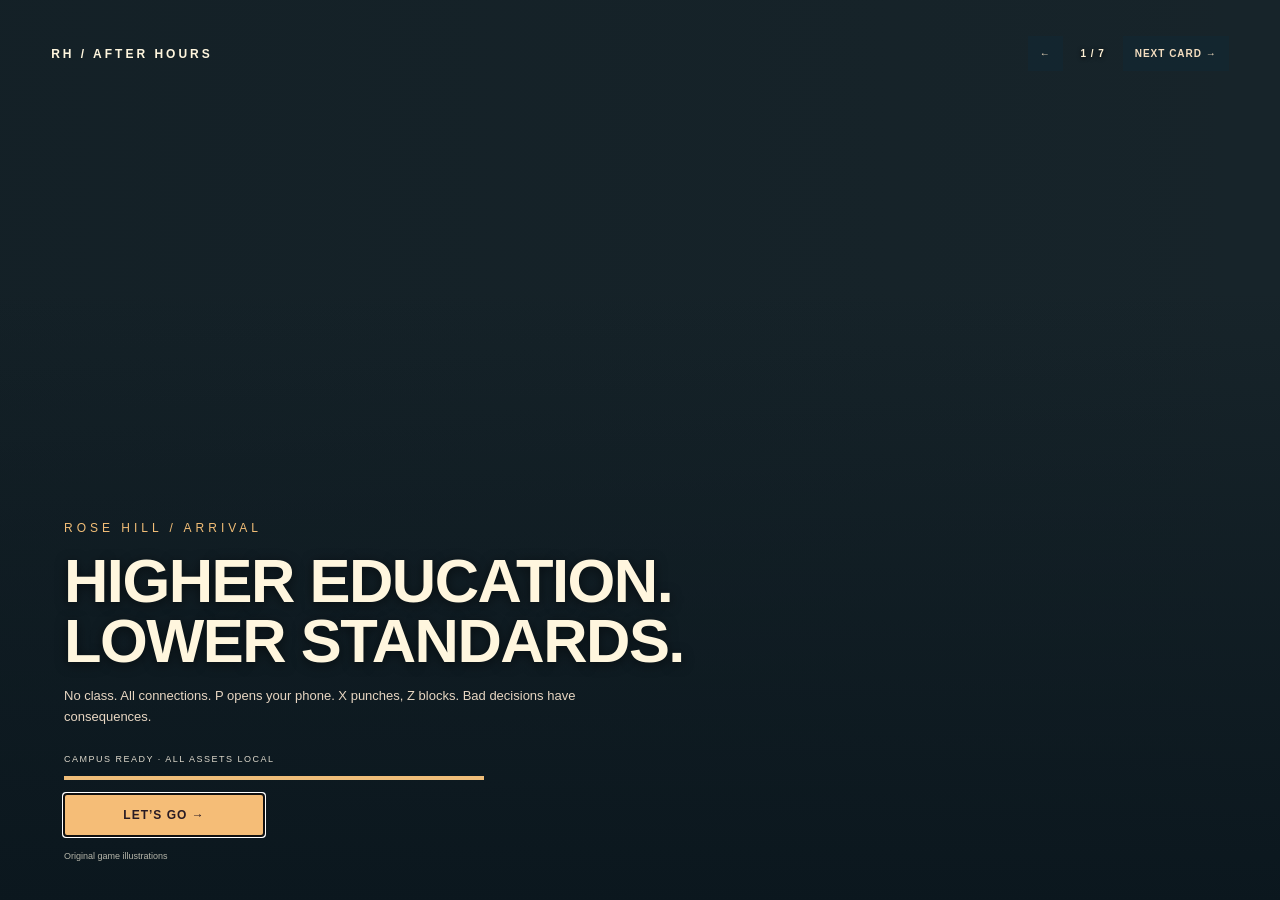
==== index.html @ d28700c1 "Add Rose Hill classroom release" ====
<!doctype html>
<html lang="en"><head><meta charset="utf-8"><meta name="viewport" content="width=device-width,initial-scale=1"><title>Rose Hill: Bad Decisions</title><link rel="stylesheet" href="style.css?v=24.2"></head>
<body><canvas id="game" aria-label="3D campus game"></canvas><div id="hud"><div class="brand">RH<span>AFTER HOURS / ROSE HILL / 24</span></div><div class="stats"><div>CHAOS<b id="score">0</b></div><div>TRUST<b id="timer">0</b></div><div>CAMPUS BUZZ<b id="best">0</b></div></div></div><div id="heatbox"><div id="wanted">☆☆☆☆☆</div><span id="status">KEEP IT QUESTIONABLE</span><div id="heat"><i></i></div></div><div id="dispatch" role="status"></div><nav id="hud-actions" aria-label="Campus menus"><button id="journal-toggle">CONTACTS & JOURNAL [B]</button><button id="activity-toggle">QUICK JOBS [J]</button><button id="wardrobe-toggle">PLAYER STYLE [U]</button><button id="social-toggle">INTERACTION WHEEL [TAB]</button><button id="help-toggle">CONTROLS [C]</button><button id="phone-toggle">RAMPULSE PHONE [P]</button></nav><aside id="help-panel" hidden><b>COMPUTER CONTROLS</b><p>WASD move · Mouse or arrows look<br>E talk / use · F enter / exit vehicle<br>X / click punch · Z / right mouse block<br>Q throws a cup · Space jumps / brakes<br>V switches third / first person<br>Scroll wheel zooms the follow camera<br>B contacts & journal · J quick jobs<br>Shift boosts the vehicle · M sound effects · N radio<br>U customize your player · Tab social wheel<br>G dance / stop · T greet · P phone</p><small>IN A VEHICLE: W/S gas & reverse, A/D steer. Space brakes.</small></aside><aside id="activity-card" hidden><div><b id="activity-title"></b><strong id="activity-time"></strong></div><p id="activity-progress"></p><small id="activity-detail"></small></aside><div id="boost-meter" hidden><span id="boost-label">SHIFT · BOOST</span><div><i id="boost-fill"></i></div></div><div id="job-stamp" hidden><b>JOB PASSED</b><span>ROSE HILL / AFTER HOURS</span></div><div id="crowd-reaction" role="status"></div><div id="district-banner" aria-live="polite" hidden><small>ROSE HILL / AFTER HOURS</small><b id="district-name"></b></div><div id="direction"></div><div id="waypoint"></div><div id="mission"></div><div id="vehicle"></div><div id="player-tag"></div><div id="crosshair">+</div><div id="cinematic-vignette"></div><div id="damage-flash"></div><aside id="combat-vitals" hidden><div class="vitals-label"><b id="health-value">100</b><span>HEALTH / COMPOSURE</span><strong id="life-cash">$60</strong></div><div class="vital-track"><i id="health-fill"></i></div><div class="vital-track stamina"><i id="stamina-fill"></i></div><small id="combat-hint">X PUNCH · Z BLOCK</small></aside><aside id="target-card" hidden><b id="target-name"></b><span id="target-state"></span><div><i id="target-fill"></i></div></aside><div id="combat-stamp" hidden><b>OUT OF ACTION</b><span>YOUR EGO WILL RECOVER. YOUR GROUP CHAT WILL NOT.</span></div><div id="phone-notice" role="status" hidden></div><div id="toast" role="status"></div><div id="prompt"></div><div id="bottom"><span>WASD MOVE · E INTERACT · F VEHICLE · J JOBS · P PHONE</span><span>FICTIONAL CAMPUS PARTY / EXTERIORS ONLY</span></div><canvas id="map" width="230" height="230" aria-label="Campus minimap"></canvas><div id="overlay"><section><div class="eyebrow">ROSE HILL / AFTER HOURS</div><h1>BAD<br><em>DECISIONS.</em></h1><p id="intro">No class. All connections. A very expensive education in bad decisions.</p><div class="rules"><p><b>01 / A CAMPUS SANDBOX</b> Roam Eddie’s, McShane, the gym and the new walk to Duane Library. Borrow the cart or take a rich kid’s supercar. Trade favors, get into dumb scuffles, and shake security. Your reputation has consequences. Your evening, your call.</p><p><b>02 / QUICK JOBS [J]</b> Run coffee, race the cart, take the supercar, or turn a disastrous alumni email into a show at Eddie’s. The gold dollar sign on Eddie’s starts Last Call.</p><p><b>03 / FRIENDS & CONSEQUENCES [B]</b> Jules needs a ride, Maya’s presentation is a mess and Dev’s Ram Van group is missing a friend. Elliot also needs a stolen startup deck. Buy it back, roast his rival, or settle it with your fists. Four optional stories, different consequences.</p></div><label class="mode-label" for="difficulty">DIFFICULTY</label><select id="difficulty"><option value="easy">Chill · easy driving & relaxed security</option><option value="standard">Original · tougher security</option></select><select id="mode" hidden><option value="freeroam">Open campus · no timer</option></select><div class="menu-actions"><button id="start">EXPLORE ROSE HILL ↗</button><button id="customize-start">CREATE YOUR CHARACTER</button><button id="art-gallery">LOADING ART GALLERY</button></div><small id="renderer-status">Loading 3D campus…</small><small>WASD to move · X/click punch · Z block · Q throw · P phone · F enter/exit vehicle · Space to jump/brake · B stories · J quick jobs · Shift vehicle boost · M sound effects · N radio · V camera · I/K look up/down · Esc pause<br>Original 3D landmark models; campus distances compressed for play. All characters are fictional adult students. Shuttle plans are fictional.</small></section></div><section id="phone-panel" hidden role="dialog" aria-modal="true" aria-labelledby="phone-heading"><header class="phone-top"><span id="phone-time">GOLDEN HOUR</span><button id="phone-close">CLOSE · P / ESC</button></header><div class="phone-brand"><small>ALL FICTION. ALL YOUR PROBLEMS.</small><h2 id="phone-heading">ram<span>pulse</span>.</h2><div><span>LIQUIDITY</span><b id="phone-balance">$60</b></div></div><div class="phone-apps"><button id="phone-story">HOSTILE TAKEOVER</button><button id="phone-coffee">COFFEE · $8</button></div><div class="phone-weather"><span>CAMPUS LIGHTING</span><button id="time-day">DAY</button><button id="time-sunset">SUNSET</button><button id="time-night">AFTER HOURS</button></div><h3>THE GROUP CHAT</h3><div id="phone-feed"></div><footer>Fictional campus feed. No real messages are sent. Cash resets with a new evening.</footer></section><section id="social-panel" hidden role="dialog" aria-modal="true" aria-labelledby="social-heading"><div class="social-header"><small>ROSE HILL / FREE ROAM</small><h2 id="social-heading">MAKE AN IMPRESSION.</h2><p>Pick a move. Nearby students react. Moving cancels your pose.</p></div><div class="social-actions"><button data-action="wave"><span>01 / FRIENDLY</span><b>WHAT’S UP?</b><small>Wave to someone nearby.</small></button><button data-action="roast"><span>02 / QUESTIONABLE</span><b>TALK SOME SHIT</b><small>Trade a roast. May draw security.</small></button><button data-action="dance"><span>03 / ZERO SHAME</span><b>START DANCING</b><small>Get nearby students moving.</small></button><button data-action="pose"><span>04 / PERSONAL BRAND</span><b>STRIKE A POSE</b><small>A very unnecessary selfie pose.</small></button></div><button id="social-close">BACK TO CAMPUS · TAB / ESC</button></section><section id="activity-panel" class="story-panel" hidden role="dialog" aria-modal="true" aria-labelledby="activity-heading"><h2 id="activity-heading">AFTER HOURS · QUICK JOBS</h2><p>Pick a short challenge, earn chaos and beat your best time. Story favors add extra time. Cancel at any time; free roam and stories stay available.</p><div id="activity-list"></div><button id="activity-close">Back to campus · J / Esc</button></section><section id="dialogue" class="story-panel" hidden role="dialog" aria-modal="true" aria-labelledby="dialogue-title"><h2 id="dialogue-title"></h2><p id="dialogue-text"></p><div id="dialogue-choices"></div><button id="dialogue-close">Leave conversation · Esc</button></section><section id="journal" class="story-panel" hidden role="dialog" aria-modal="true" aria-labelledby="journal-title"><h2 id="journal-title">Your campus evening</h2><p id="journal-stats"></p><div id="journal-list"></div><button id="journal-close">Back to roaming · B</button></section><section id="style-screen" hidden role="dialog" aria-modal="true" aria-labelledby="style-heading">
 <div class="style-heading"><div><span class="eyebrow">ROSE HILL / CHARACTER CREATOR</span><h2 id="style-heading">WHO’S CAUSING<br><em>THE PROBLEM?</em></h2></div><button id="style-cancel">BACK / ESC</button></div>
 <div class="style-layout"><div class="style-stage"><span class="style-file">STUDENT FILE / <b id="style-number">01</b></span><canvas id="style-preview" aria-label="Live 3D character preview"></canvas><div class="turntable"><button id="style-left" aria-label="Rotate character left">↶</button><button id="style-zoom" type="button">FACE VIEW</button><button id="style-right" aria-label="Rotate character right">↷</button></div><div class="style-bio"><b id="style-persona"></b><p id="style-description"></p><small>Fictional adult students. Style choices are cosmetic.</small></div></div>
 <form id="style-form"><div id="style-presets" aria-label="Character presets"></div><label class="style-wide">NAME / CAMPUS ALIAS<input id="style-name" maxlength="18" autocomplete="off" spellcheck="false"></label><div class="style-fields"><label>CHARACTER<select id="style-gender" aria-label="Character"><option value="male">Male</option><option value="female">Female</option></select></label>
 <label>OUTFIT<select id="style-outfit"><option value="vest">Finance vest</option><option value="blazer">Prep blazer</option><option value="hoodie">Campus hoodie</option><option value="rugby">Rugby shirt</option><option value="cardigan">Contrast-trim cardigan</option><option value="moto">Moto jacket</option><option value="track">Varsity warmup</option></select></label>
 <label>BUILD<select id="style-build"><option value="slim">Slim</option><option value="regular">Regular</option><option value="broad">Broad</option></select></label>
 <label>SKIN TONE<select id="style-skin"><option value="#e2b698">Light warm</option><option value="#d3a17e">Warm tan</option><option value="#ae7654">Medium warm</option><option value="#80513b">Deep warm</option><option value="#603f30">Deep brown</option></select></label>
 <label>HAIR<select id="style-hair"><option value="swept">Side part</option><option value="short">Short crop</option><option value="curls">Curls</option><option value="long">Long / tied back</option><option value="shaved">Close shaved</option><option value="bob">Chin-length bob</option><option value="ponytail">High ponytail</option><option value="braids">Two braids</option><option value="halfup">Half-up waves</option></select></label>
 <label>HAIR COLOR<select id="style-hairColor"><option value="#191b1e">Black</option><option value="#30251e">Dark brown</option><option value="#61452e">Brown</option><option value="#a17a44">Golden brown</option><option value="#723329">Auburn</option><option value="#cfab73">Honey blonde</option></select></label>
 <label>ACCESSORY<select id="style-accessory"><option value="none">None</option><option value="shades">Sunglasses</option><option value="glasses">Round glasses</option><option value="cap">Backwards cap</option><option value="beanie">Beanie</option><option value="hoops">Gold hoops</option><option value="pearls">Pearl studs</option><option value="headband">Satin headband</option></select></label>
 <label>TOP COLOR<select id="style-top"><option value="#711d3b">Fordham maroon</option><option value="#25394e">Midnight navy</option><option value="#536c60">Campus green</option><option value="#d0ba8e">Country-club cream</option><option value="#665c79">Afterparty lilac</option><option value="#303237">Charcoal</option><option value="#224d42">Bottle green</option><option value="#946473">Dusty rose</option></select></label>
 <label>PANTS<select id="style-pants"><option value="#26394d">Dark denim</option><option value="#c5b28b">Chinos</option><option value="#45444a">Charcoal</option><option value="#e0d8c4">Cream</option></select></label>
 <label>SHOES<select id="style-shoes"><option value="#eee7d8">White sneakers</option><option value="#292a2c">Black sneakers</option><option value="#74563e">Brown loafers</option></select></label>
 </div><div class="style-save"><p id="style-status">Saved on this computer. Change your look any time with U.</p><button id="style-save" type="submit">SAVE MY LOOK →</button></div></form></div>
</section>
<section id="loading-screen" role="dialog" aria-modal="true" aria-labelledby="loading-title" data-card="0"><div class="loading-art" id="loading-art"></div><div class="loading-shade"></div><div class="loading-top"><span>RH / AFTER HOURS</span><div class="loading-navigation" aria-label="Loading artwork"><button id="loading-prev" aria-label="Previous card">←</button><span id="loading-count">1 / 7</span><button id="loading-next">NEXT CARD →</button></div></div><div class="loading-copy"><span class="eyebrow" id="loading-kicker">ROSE HILL / ARRIVAL</span><h2 id="loading-title">HIGHER EDUCATION.<br>LOWER STANDARDS.</h2><p id="loading-tip">A campus full of opportunities to make questionable decisions.</p><div class="loading-state"><span id="loading-stage" role="status">LOADING CAMPUS SCRIPTS…</span><progress id="loading-progress" max="100" value="8" aria-label="Campus loading progress"></progress></div><button id="loading-continue" disabled>BUILDING THE CAMPUS…</button><small>Original game illustrations</small></div></section>
<script src="game.js?v=24.2"></script><script src="presentation.js?v=24.2"></script><script src="audio.js?v=24.2"></script><script src="activities.js?v=24.2"></script><script src="social.js?v=24.2"></script><script src="brawl.js"></script><script src="life.js?v=24.2"></script><script type="module" src="world3d.js?v=24.2"></script></body></html>
---- style.css ----
*{box-sizing:border-box}body{margin:0;background:#211a29;color:#fff6de;font-family:Arial,Helvetica,sans-serif;overflow:hidden}#game{display:block;width:100vw;height:100vh;image-rendering:pixelated}#hud{position:fixed;inset:26px 30px auto;display:flex;justify-content:space-between;pointer-events:none;text-shadow:0 2px 6px #0008}.brand{font-size:38px;font-weight:950;letter-spacing:-3px;display:flex;gap:18px;align-items:center}.brand span{font-size:10px;line-height:1.6;letter-spacing:2px;width:125px}.stats{display:flex;gap:36px;font-size:10px;letter-spacing:2px}.stats b{display:block;font-size:30px;letter-spacing:-1px;margin-top:7px}#heatbox{position:fixed;top:112px;left:30px;width:215px;font-size:10px;letter-spacing:2px}#heat{height:5px;background:#fff3;margin-top:10px}#heat i{display:block;background:#ff695c;width:0;height:100%;transition:width .2s}#crosshair{position:fixed;left:50%;top:50%;transform:translate(-50%,-50%);color:#fff9;font-size:24px}#map{position:fixed;bottom:68px;right:30px;border:1px solid #fff4;border-radius:12px;background:#211a29dd;width:190px;height:190px}#bottom{position:fixed;bottom:24px;left:30px;right:30px;display:flex;justify-content:space-between;font-size:9px;letter-spacing:1px;color:#fff9}#toast{position:fixed;top:24%;width:100%;text-align:center;font-size:24px;font-weight:bold;color:#ffdf85;text-shadow:0 3px 5px #000}#prompt{position:fixed;bottom:24%;width:100%;text-align:center;font-size:14px;color:#fff1c7}#overlay{position:fixed;inset:0;background:linear-gradient(90deg,#211727f5,#211727d9 50%,#21172740);display:flex;align-items:center;padding:5vh 7vw;overflow:auto}section{max-width:620px}.eyebrow{color:#f2be77;letter-spacing:4px;font-size:12px}h1{font-size:clamp(48px,8vw,100px);line-height:.88;letter-spacing:-6px;margin:24px 0}h1 em{font-style:normal;color:#f4b772}#intro{font-size:18px;color:#f3e2d0}.rules{max-width:480px;margin:26px 0;color:#cfc3c7;font-size:13px;line-height:1.6}.rules b{display:block;color:#fff4df;font-size:10px;letter-spacing:2px}button{background:#f5bd77;border:0;padding:19px 25px;color:#291b24;font-size:12px;letter-spacing:1px;font-weight:bold;cursor:pointer}button:hover{background:#ffe0ab}small{display:block;color:#a99ba6;font-size:10px;line-height:1.8;margin-top:20px}@media(max-width:650px){#hud{inset:16px}.stats{gap:14px}.brand span,#bottom span:last-child{display:none}.stats b{font-size:23px}#map{width:135px;height:135px;right:16px}.rules{margin:15px 0}#bottom{left:16px;font-size:8px}h1{letter-spacing:-3px}}

#wanted{font-size:26px;letter-spacing:5px;color:#f5d38a;margin-bottom:9px}#wanted.chasing{color:#ff6a67}#wanted.searching{animation:blink 1s infinite}@keyframes blink{50%{opacity:.35}}#mission{position:fixed;left:30px;bottom:90px;max-width:48%;font-size:12px;line-height:1.6;color:#ffe1a0;text-shadow:0 2px 4px #000}#vehicle{position:fixed;left:30px;bottom:65px;font-size:10px;letter-spacing:1px;color:#8cf2d8}.mode-label{display:block;font-size:9px;letter-spacing:2px;color:#cdb9c4;margin-bottom:8px}select{display:block;background:#342b39;color:#fff0db;border:1px solid #8d7580;padding:12px;width:100%;max-width:350px;margin-bottom:12px}#overlay section{padding:24px 0}#overlay{align-items:safe center}@media(max-height:760px){h1{font-size:58px;margin:15px 0}.rules{margin:14px 0;font-size:12px}small{margin-top:10px}.eyebrow{font-size:10px}}@media(max-width:650px){#mission{left:16px;bottom:100px;max-width:46%;font-size:10px}#vehicle{left:16px;bottom:65px;max-width:45%;font-size:9px}#heatbox{left:16px;top:95px}#wanted{font-size:20px}#overlay{padding:20px 7vw}}

#game{image-rendering:auto}#dispatch{position:fixed;right:30px;top:195px;max-width:300px;background:#191d29e8;border-left:3px solid #f1a2cb;color:#f5e7ef;padding:18px;font-size:13px;line-height:1.7;display:none;pointer-events:none}#waypoint{position:fixed;top:28%;left:0;width:100%;text-align:center;color:#ffc0e3;font-size:12px;letter-spacing:2px;text-shadow:0 2px 4px #000}#mission{background:#19202ad9;border-left:3px solid #e99fc8;padding:12px;max-width:52%;bottom:95px}#toast{top:35%;font-size:20px}@media(max-width:650px){#dispatch{top:180px;right:16px;max-width:48%;font-size:10px;padding:10px}#waypoint{top:25%;font-size:10px}#mission{max-width:50%;bottom:96px;padding:8px}}

#help-toggle{position:fixed;right:30px;top:102px;z-index:3;padding:9px 13px;background:#1b2635d9;color:#f2e8d1;border:1px solid #ffffff40;font-size:9px}#help-panel{position:fixed;right:30px;top:144px;width:245px;padding:14px;background:#1b2635e8;border:1px solid #ffffff30;font-size:11px;line-height:1.8;color:#f4ebd9;pointer-events:none}#help-panel b{font-size:10px;letter-spacing:2px;color:#f2c28e}#help-panel p{margin:8px 0}#help-panel small{margin:0;font-size:10px;color:#a8d9c9}#help-panel[hidden]{display:none}#dispatch{top:365px;max-width:280px}#direction{position:fixed;top:23%;left:0;width:100%;text-align:center;color:#ffe0a1;letter-spacing:2px;font-size:12px;text-shadow:0 2px 5px #000}#waypoint{top:27%}#hud{filter:drop-shadow(0 1px 3px #0009)}@media(max-width:650px){#help-toggle{right:16px;top:102px}#help-panel{right:16px;top:140px;width:46%;padding:10px;font-size:10px}#help-panel small{font-size:9px}#dispatch{top:365px;right:16px;max-width:46%;font-size:10px}#direction{top:29%;font-size:10px}#waypoint{top:33%;font-size:9px}}

@media(max-width:650px){#hud{inset:16px 16px auto}#help-panel{top:180px;left:16px;right:16px;width:auto;max-width:none;line-height:1.5}#dispatch{top:355px;left:16px;right:16px;max-width:none;font-size:11px;line-height:1.6}body:not(.controls-open) #dispatch{top:200px}#direction{top:145px}#waypoint{top:173px}#toast{top:43%;padding:0 15px;font-size:16px}#mission{max-width:calc(100% - 32px);bottom:218px;left:16px;right:16px}#vehicle{bottom:195px;max-width:90%}#map{bottom:50px}#bottom{bottom:12px;max-width:95%;font-size:8px}#prompt{bottom:38%;padding:0 12px;font-size:12px}}
@media(max-width:400px){.brand{display:none}.stats{width:100%;justify-content:space-between}.stats b{font-size:22px}.stats{font-size:9px;letter-spacing:1px}#direction{top:165px}#waypoint{top:190px}body:not(.controls-open) #dispatch{top:225px}}

#journal-toggle{position:fixed;right:30px;top:64px;z-index:3;background:#25313de8;color:#f7e4cb;font-size:9px;padding:9px 12px}.story-panel{position:fixed;z-index:20;left:50%;top:50%;transform:translate(-50%,-50%);width:min(600px,calc(100vw - 32px));max-height:85vh;overflow:auto;background:#19242af5;border:1px solid #b79878;padding:28px;box-shadow:0 0 0 100vmax #10161baa;color:#f6ead8}.story-panel[hidden]{display:none}.story-panel h2{font-size:20px;letter-spacing:1px}.story-panel p{font-size:14px;line-height:1.7;color:#d9d2c6}.story-panel button{display:block;width:100%;text-align:left;margin:9px 0;padding:14px 16px;font-size:11px;line-height:1.6}.story-panel #dialogue-close,.story-panel #journal-close{background:#35434b;color:#f2dfc8}.story-panel #journal-list>div{padding:16px 0;border-top:1px solid #ffffff26}.story-panel #journal-list b{font-size:12px}.story-panel #journal-list p{font-size:12px}#journal-stats{color:#f0bc8e}@media(max-width:650px){#journal-toggle{right:16px;top:64px}.story-panel{padding:18px}.story-panel p{font-size:12px}.story-panel h2{font-size:16px}}

[hidden]{display:none!important}

#activity-toggle{position:fixed;right:30px;top:102px;z-index:3;background:#cda05e;color:#202933;padding:9px 13px;font-size:9px}#help-toggle{top:140px}#help-panel{top:182px}#dispatch{top:405px}body:not(.controls-open) #dispatch{top:192px}#activity-card{position:fixed;left:30px;top:205px;width:300px;max-width:42vw;background:#14252aee;border-left:3px solid #f3bd66;padding:14px;color:#fff1d5;text-shadow:0 1px 2px #0008;pointer-events:none}#activity-card>div{display:flex;justify-content:space-between;gap:12px}#activity-title{font-size:11px;letter-spacing:1px}#activity-time{font-size:21px;color:#ffd892}#activity-card p{font-size:13px;margin:10px 0}#activity-card small{margin:0;line-height:1.5;color:#cadacb;font-size:11px}.urgent #activity-time{color:#ff8b7b;animation:blink .6s infinite}.complete{border-color:#8cddbd!important}#boost-meter{position:fixed;bottom:43px;left:30px;width:185px;font-size:9px;letter-spacing:1px;color:#aff4dd}#boost-meter>div{margin-top:5px;height:4px;background:#ffffff30}#boost-fill{display:block;height:100%;background:#83e3bd;width:100%}#crowd-reaction{position:fixed;left:50%;transform:translateX(-50%);bottom:29%;max-width:70%;text-align:center;color:#faf0df;background:#17282bd9;border-radius:4px;padding:7px 12px;font-size:12px;pointer-events:none}#crowd-reaction:empty{display:none}#activity-list>div{border-top:1px solid #ffffff26;padding:16px 0}#activity-list b{font-size:12px;color:#ffd89d}#activity-list p{font-size:12px}#activity-list button:disabled{opacity:.5;cursor:default}#activity-close{background:#35434b;color:#f2dfc8}@media(max-width:650px){#activity-toggle{right:16px}#help-toggle{top:140px}#help-panel{top:183px}#activity-card{left:16px;top:205px;max-width:calc(100% - 32px);width:270px;padding:10px}body.controls-open #activity-card{top:370px}body.controls-open #dispatch{top:520px}body:not(.controls-open) #dispatch{top:350px}#crowd-reaction{bottom:40%;font-size:11px;max-width:90%}#boost-meter{left:16px;bottom:30px;width:150px}}

/* Dialogue turns stay readable while the world is paused. */
#dialogue-text{white-space:pre-line}#dialogue{border-top:3px solid #eeb979}#dialogue h2{color:#ffd7a2}

/* Illustrated arrival screens and the player wardrobe. */
#overlay{background:linear-gradient(90deg,#111e25fa 0%,#111e25ec 32%,#111e2560 67%,#111e2510),url('./assets/after-hours-loading.png') center/cover}#overlay section{max-width:570px}#overlay h1{font-size:clamp(55px,7vw,92px)}#overlay .rules{font-size:11px;line-height:1.5;margin:16px 0;max-width:420px}#overlay .rules p{margin:10px 0}#overlay small{max-width:490px}.menu-actions{display:flex;gap:8px;flex-wrap:wrap;max-width:520px}.menu-actions button{padding:16px 18px}.menu-actions #customize-start{background:#263c47;color:#f8e7c9;border:1px solid #b69d72}#art-gallery{background:transparent;color:#b9c9c8;font-size:9px;padding:8px 0!important;width:100%}#wardrobe-toggle{position:fixed;right:30px;top:178px;z-index:3;padding:9px 13px;background:#263c47;color:#f3d5a7;border:1px solid #ffffff40;font-size:9px}#help-panel{top:220px}body.controls-open #dispatch{top:450px}body:not(.controls-open) #dispatch{top:230px}#player-tag{position:fixed;left:30px;top:82px;color:#eed4ae;font-size:9px;letter-spacing:1.6px;text-shadow:0 1px 3px #000}
#loading-screen{position:fixed;inset:0;z-index:100;max-width:none;background:#17242a;overflow:hidden}.loading-art,.loading-shade{position:absolute;inset:0}.loading-art{background-image:url('./assets/after-hours-loading.png');background-position:center;background-size:cover;background-repeat:no-repeat;transform-origin:center top;animation:arrival-pan 28s ease-in-out infinite alternate;transition:background-position 1s}.loading-shade{background:linear-gradient(0deg,#0b171efc 0%,#0b171e94 29%,transparent 68%),linear-gradient(90deg,#0b171e45,transparent)}.loading-top{position:absolute;left:4vw;right:4vw;top:4vh;display:flex;align-items:center;justify-content:space-between;font-size:12px;font-weight:bold;letter-spacing:3px}.loading-navigation{display:flex;align-items:center;gap:7px}.loading-navigation span{min-width:4.6em;text-align:center;font-variant-numeric:tabular-nums;font-size:10px;letter-spacing:1px;color:#fff2d6;text-shadow:0 1px 4px #000}.loading-top button{background:#122731c9;color:#f4dec0;font-size:10px;padding:12px}.loading-copy{position:absolute;left:5vw;bottom:4vh;max-width:720px;padding-right:20px}.loading-copy h2{font-size:clamp(30px,4.8vw,68px);line-height:.98;letter-spacing:-1.5px;margin:15px 0;white-space:pre-line;text-shadow:0 2px 12px #0008}.loading-copy p{font-size:13px;line-height:1.6;max-width:530px;color:#e7d6c2}.loading-copy small{margin:12px 0 0;color:#b6b6aa;font-size:9px}.loading-state{max-width:420px;margin:20px 0 14px}.loading-state span{font-size:9px;letter-spacing:1.5px;color:#ded9cc}#loading-progress{display:block;width:100%;height:4px;margin-top:10px;border:0;background:#ffffff29;accent-color:#efbd79}#loading-progress::-webkit-progress-bar{background:#ffffff29}#loading-progress::-webkit-progress-value{background:#efbd79;transition:width .3s}#loading-continue{min-width:200px;padding:14px 22px}#loading-continue:disabled{opacity:.6;cursor:progress}@keyframes arrival-pan{to{transform:scale(1.035)}}
#style-screen{position:fixed;inset:0;z-index:70;max-width:none;background:radial-gradient(ellipse at 20% 20%,#314a53,#111e26 65%);overflow:auto;padding:28px 4vw;color:#f8e7cc}.style-heading{display:flex;justify-content:space-between;align-items:center;max-width:1200px;margin:auto}.style-heading h2{font-size:clamp(26px,3.7vw,48px);line-height:1;letter-spacing:-1.5px;margin:12px 0 22px}.style-heading em{font-style:normal;color:#edbb78}.style-heading>button{padding:12px 18px;background:#2c414b;color:#e9d4b1}.style-layout{display:grid;grid-template-columns:minmax(250px,.85fr) minmax(400px,1.15fr);gap:30px;max-width:1200px;margin:auto}.style-stage{position:relative;min-height:490px;border:1px solid #ffffff24;background:linear-gradient(135deg,#233c45,#182b32);display:flex;flex-direction:column}.style-file{position:absolute;top:18px;left:20px;font-size:9px;letter-spacing:2px;color:#b6c7c8;z-index:1}.style-file b{color:#efc382}#style-preview{display:block;width:100%;height:330px;min-height:260px;flex:1}.turntable{display:flex;justify-content:center;align-items:center;gap:18px;font-size:9px;letter-spacing:2px;color:#a4b8bb}.turntable button{padding:8px 13px;background:#354d58;color:#f5d5a8;font-size:20px}.style-bio{padding:18px 24px 20px;border-top:1px solid #ffffff1c;margin-top:16px}.style-bio b{font-size:14px;color:#ffd49b;letter-spacing:1px}.style-bio p{font-size:12px;line-height:1.7;color:#c1cfcf;margin:8px 0}.style-bio small{margin:8px 0 0;font-size:9px;color:#8ea6aa}#style-presets{display:grid;grid-template-columns:repeat(3,1fr);gap:6px;margin-bottom:20px}#style-presets button{font-size:9px;line-height:1.5;padding:12px 9px;background:#2b414b;color:#cbd8d8;border-bottom:2px solid transparent}#style-presets button[aria-pressed="true"]{background:#eabb79;color:#17242b;border-color:#ffe6ba}#style-form label{display:block;font-size:9px;letter-spacing:1.4px;color:#b2c6c9}#style-form input,#style-form select{font:12px Arial;letter-spacing:0;color:#f5e7d2;background:#213640;border:1px solid #5d7275;border-radius:0;padding:12px;margin:7px 0 0;width:100%;max-width:none;min-width:0}#style-form input:focus,#style-form select:focus{outline:2px solid #edbb78;outline-offset:1px}.style-fields{display:grid;grid-template-columns:1fr 1fr;gap:14px 18px;margin-top:18px}.style-save{display:flex;gap:16px;align-items:center;justify-content:space-between;margin-top:22px;border-top:1px solid #ffffff24;padding-top:18px}.style-save p{font-size:10px;line-height:1.7;color:#9fb5b8;max-width:230px;margin:0}.style-save button{white-space:nowrap;padding:16px 20px}
@media(max-height:780px) and (min-width:801px){#style-screen{padding-top:18px}.style-heading h2{font-size:32px;margin-bottom:15px}.style-stage{min-height:440px}#style-preview{height:260px}#style-presets{margin-bottom:12px}.style-fields{gap:10px 16px;margin-top:12px}#style-form input,#style-form select{padding:9px}.style-save{margin-top:14px;padding-top:12px}#overlay h1{font-size:62px}#overlay small{font-size:9px;line-height:1.5}.menu-actions button{padding:14px 15px}}
@media(max-width:800px){.style-layout{grid-template-columns:1fr}.style-stage{min-height:360px}#style-preview{height:300px;flex:none}.style-heading h2{font-size:30px}.style-bio{padding:14px 20px}.style-save{padding-bottom:15px}.loading-copy{max-width:90%}.loading-copy h2{font-size:40px}.loading-copy p{font-size:12px}.loading-art{background-position:65% center}#style-screen{padding:20px}.style-heading .eyebrow{font-size:9px;letter-spacing:1px}}
@media(max-width:650px){#wardrobe-toggle{right:16px;top:178px}#help-panel{top:218px}body.controls-open #dispatch{top:540px}body:not(.controls-open) #dispatch{top:375px}#player-tag{left:16px;top:77px;font-size:8px;max-width:65%;letter-spacing:.5px}#overlay{background:linear-gradient(90deg,#111e25f5,#111e25bd),url('./assets/after-hours-loading.png') 65% center/cover}.style-save{flex-direction:column;align-items:stretch}.style-save p{max-width:none}#style-presets button{font-size:8px}.loading-copy h2{font-size:34px}.loading-copy{bottom:4vh}.loading-copy .eyebrow{font-size:9px}.loading-top{font-size:9px}.loading-navigation{display:flex;align-items:center;gap:7px}.loading-navigation span{min-width:4.6em;text-align:center;font-variant-numeric:tabular-nums;font-size:10px;letter-spacing:1px;color:#fff2d6;text-shadow:0 1px 4px #000}.loading-top button{font-size:9px;padding:9px}.style-fields{gap:12px}.style-heading>button{padding:10px;font-size:10px}}
@media(prefers-reduced-motion:reduce){.loading-art{animation:none}#loading-progress::-webkit-progress-value{transition:none}}

/* Compact interaction wheel and neighborhood captions. */
#social-toggle{position:fixed;right:30px;top:216px;z-index:3;padding:9px 12px;background:#263b43eb;color:#e7d4b6;font-size:9px;border:1px solid #b9976955}
#help-panel{top:255px}body.controls-open #dispatch{top:480px}body:not(.controls-open) #dispatch{top:263px}
#social-panel{position:fixed;inset:0;max-width:none;z-index:30;background:radial-gradient(ellipse at center,#14252ade,#111b22f7);display:flex;flex-direction:column;align-items:center;justify-content:center;padding:24px;gap:15px;backdrop-filter:blur(5px)}
.social-header{text-align:center}.social-header small{color:#c5a876;letter-spacing:4px;font-size:10px;margin:0}.social-header h2{font-size:clamp(25px,4vw,48px);letter-spacing:-2px;margin:10px 0}.social-header p{color:#b4c5c6;font-size:12px}
.social-actions{display:grid;grid-template-columns:repeat(2,minmax(200px,265px));gap:12px}.social-actions button{min-height:130px;background:#2d4149e8;border:1px solid #7c9a9755;color:#eee6cf;text-align:left;padding:22px;transition:background .15s,transform .15s}.social-actions button:hover{background:#b98b4f;color:#132328;transform:translateY(-3px)}.social-actions span{display:block;font-size:9px;letter-spacing:2px;color:#dbc08c}.social-actions b{display:block;font-size:17px;letter-spacing:-.3px;margin-top:14px}.social-actions small{color:inherit;font-size:10px;opacity:.7;margin-top:8px}#social-close{background:transparent;color:#d8c6a8;border-bottom:1px solid #77898555;font-size:10px;padding:12px}
#district-banner{position:fixed;pointer-events:none;bottom:38px;left:50%;transform:translateX(-50%);text-align:center;text-shadow:0 2px 5px #000;animation:district-in .3s ease-out}#district-banner small{margin:0;font-size:8px;color:#d9be88;letter-spacing:3px}#district-name{display:block;font-family:Georgia,serif;font-style:italic;font-size:25px;margin-top:5px;color:#fff4dc}@keyframes district-in{from{opacity:0;transform:translate(-50%,8px)}to{opacity:1;transform:translate(-50%,0)}}
@media(max-width:650px){#social-toggle{right:16px;top:216px}#help-panel{top:255px}body.controls-open #dispatch{top:470px}.social-actions{grid-template-columns:repeat(2,minmax(130px,1fr));width:100%;max-width:500px;gap:8px}.social-actions button{padding:14px;min-height:120px}.social-actions b{font-size:13px}#district-banner{bottom:160px}#district-name{font-size:20px}}
#job-stamp{position:fixed;top:42%;left:0;right:0;padding:18px;background:linear-gradient(90deg,transparent,#122026c9 25%,#122026c9 75%,transparent);text-align:center;pointer-events:none;text-shadow:0 3px 6px #000;animation:stamp-in .25s ease-out;z-index:4}#job-stamp b{display:block;font-size:clamp(36px,6vw,72px);letter-spacing:-3px;color:#e4bb6b;font-weight:950}#job-stamp span{font-size:9px;letter-spacing:5px;color:#d6e5de}

@keyframes stamp-in{from{opacity:0;transform:scale(.97)}to{opacity:1;transform:scale(1)}}
@media(min-width:651px) and (max-width:900px){#prompt{bottom:33%;left:16px;width:calc(100% - 32px);font-size:12px}#crowd-reaction{bottom:39%;max-width:85%;font-size:11px}#district-name{font-size:23px}}

/* After Hours / v19: maroon, midnight navy, country-club gold. */
#hud-actions{position:fixed;right:26px;top:96px;z-index:6;display:flex;flex-wrap:wrap;justify-content:flex-end;gap:6px;max-width:350px}#hud-actions button{position:static!important;inset:auto;padding:9px 11px;font-size:9px;border:1px solid #d4b78b44;background:#182530de;color:#eddfc5}#hud-actions #phone-toggle{background:#7d2945;color:#fff0d5}#hud-actions #activity-toggle{background:#cfac6e;color:#15242d}#hud-actions button:hover{background:#ead0a0;color:#15242d}#help-panel{top:225px}body.controls-open #dispatch{top:470px}body:not(.controls-open) #dispatch{top:232px}
#cinematic-vignette{position:fixed;inset:0;pointer-events:none;background:radial-gradient(ellipse at 50% 42%,transparent 40%,#10182335 100%);z-index:1}#damage-flash{position:fixed;inset:0;background:radial-gradient(ellipse,transparent 45%,#9b183acc);opacity:0;pointer-events:none;z-index:7;transition:opacity .08s}#combat-vitals{position:fixed;bottom:126px;left:30px;width:240px;background:#111f29b8;padding:11px 12px;pointer-events:none;border-left:2px solid #d6b477}.vitals-label{display:flex;gap:9px;align-items:baseline}.vitals-label b{font-size:18px}.vitals-label span{font-size:7px;letter-spacing:1.2px;color:#b2c5c4}.vitals-label strong{margin-left:auto;font-size:17px;color:#ebce8f}.vital-track{height:5px;background:#ffffff20;margin-top:8px;overflow:hidden}.vital-track i{display:block;width:100%;height:100%;background:#79cfa4}.vital-track.stamina{height:3px;margin-top:5px}.stamina i{background:#d6b26a}#combat-hint{font-size:8px;letter-spacing:.7px;margin:7px 0 0;color:#c7d5cc}#mission{bottom:255px;max-width:420px}#target-card{position:fixed;top:48%;left:50%;transform:translateX(-50%);width:250px;text-align:center;background:#17242bc9;padding:10px 14px;pointer-events:none}#target-card b{display:block;font-size:11px;color:#ffe4ad}#target-card span{display:block;font-size:8px;letter-spacing:1px;margin-top:5px;color:#c7d6d0}#target-card>div{height:3px;background:#ffffff30;margin-top:8px;overflow:hidden}#target-fill{display:block;height:100%;background:#df936f}#combat-stamp{position:fixed;inset:0;z-index:10;pointer-events:none;display:flex;align-items:center;justify-content:center;flex-direction:column;background:#14212cb8;backdrop-filter:grayscale(1)}#combat-stamp b{font-size:clamp(40px,8vw,100px);letter-spacing:-4px;color:#dba1b2}#combat-stamp span{font-size:10px;letter-spacing:2px;text-align:center;margin:15px}
#phone-notice{position:fixed;left:30px;bottom:340px;max-width:320px;background:#14242de8;border-left:3px solid #d5b578;padding:13px 16px;font-size:11px;line-height:1.6;pointer-events:none;z-index:4}#phone-panel{position:fixed;right:28px;top:24px;bottom:24px;width:min(410px,calc(100vw - 32px));max-width:none;z-index:40;border:8px solid #0b151d;border-radius:30px;background:#edf0e7;color:#172932;box-shadow:0 0 0 100vmax #101720a0,0 10px 60px #000b;padding:20px;overflow:auto}.phone-top{display:flex;justify-content:space-between;align-items:center;font-size:8px;letter-spacing:1px}.phone-top button{font-size:8px;padding:8px;background:#d7ded5}.phone-brand{display:flex;align-items:end;justify-content:space-between;position:relative;margin:35px 0 18px}.phone-brand>small{position:absolute;top:-17px;margin:0;font-size:7px;color:#647369;letter-spacing:1.2px}.phone-brand h2{font-size:42px;letter-spacing:-3px;margin:0}.phone-brand h2 span{color:#8b2d4b}.phone-brand>div>span{display:block;font-size:7px;letter-spacing:1px;color:#6e7f76}.phone-brand b{font-size:25px}.phone-apps{display:grid;grid-template-columns:1fr 1fr;gap:8px}.phone-apps button{padding:16px 10px;text-align:left;font-size:9px;background:#792743;color:#f5e3c4;line-height:1.6;border-radius:8px}.phone-apps button+button{background:#d5bb8c;color:#233239}.phone-weather{display:flex;gap:5px;align-items:center;margin:18px 0}.phone-weather span{font-size:7px;margin-right:auto;letter-spacing:.5px}.phone-weather button{padding:8px 7px;background:#d6ded4;font-size:7px;color:#283b40}#phone-panel h3{font-size:9px;letter-spacing:2px;border-top:1px solid #b0beb2;padding-top:18px}#phone-feed>div{background:#fffaf0;border-radius:0 12px 12px 12px;padding:12px 14px;margin:11px 0;box-shadow:0 1px 4px #2f47381a}#phone-feed small{font-size:7px;color:#8b3650;margin:0;letter-spacing:1px}#phone-feed p{font-size:11px;line-height:1.6;margin:6px 0 0}#phone-panel footer{font-size:8px;color:#708074;line-height:1.7;margin-top:20px}#phone-panel button:hover{filter:brightness(1.08)}
@media(max-width:900px){#hud-actions{right:20px;max-width:260px;top:100px}#hud-actions button{font-size:8px;padding:8px}#help-panel{top:240px}#combat-vitals{left:20px;bottom:110px;width:210px}#mission{left:20px;bottom:240px;max-width:55%;font-size:10px}#phone-notice{left:20px;bottom:315px;max-width:260px;font-size:10px}#target-card{top:43%}#phone-panel{right:16px}}
@media(max-width:650px){#hud-actions{right:16px;max-width:210px;top:85px}#hud-actions button{font-size:7px;padding:7px}#combat-vitals{bottom:190px;width:180px;left:16px}#mission{bottom:305px;left:16px;max-width:70%}#phone-notice{bottom:375px;left:16px;max-width:240px}#target-card{width:210px}#phone-panel{inset:12px 16px;width:auto;border-width:5px}#prompt{bottom:43%;font-size:11px}#crowd-reaction{bottom:49%}}

#dialogue.professor-dialogue{
 left:auto;right:4vw;top:50%;transform:translateY(-50%);
 width:min(490px,40vw);background:#18232beb;
 box-shadow:0 14px 60px #131519a6;
}
#dialogue.professor-dialogue #dialogue-text{font-size:14px;line-height:1.65}
@media(max-width:739px){
 #dialogue.professor-dialogue{
  inset:auto 16px 16px;width:auto;max-height:53vh;transform:none;padding:18px;
 }
 #dialogue.professor-dialogue #dialogue-text{font-size:13px}
}

#style-zoom{font-size:10px;min-width:104px;letter-spacing:1.2px}

body.professor-scene :is(#hud,#heatbox,#dispatch,#hud-actions,#help-panel,#activity-card,#boost-meter,
 #district-banner,#direction,#waypoint,#mission,#vehicle,#player-tag,#crosshair,#combat-vitals,
 #target-card,#toast,#prompt,#bottom,#map,#phone-notice,#crowd-reaction){visibility:hidden}
body.professor-scene #cinematic-vignette{background:linear-gradient(90deg,transparent 35%,#0b17265c)}
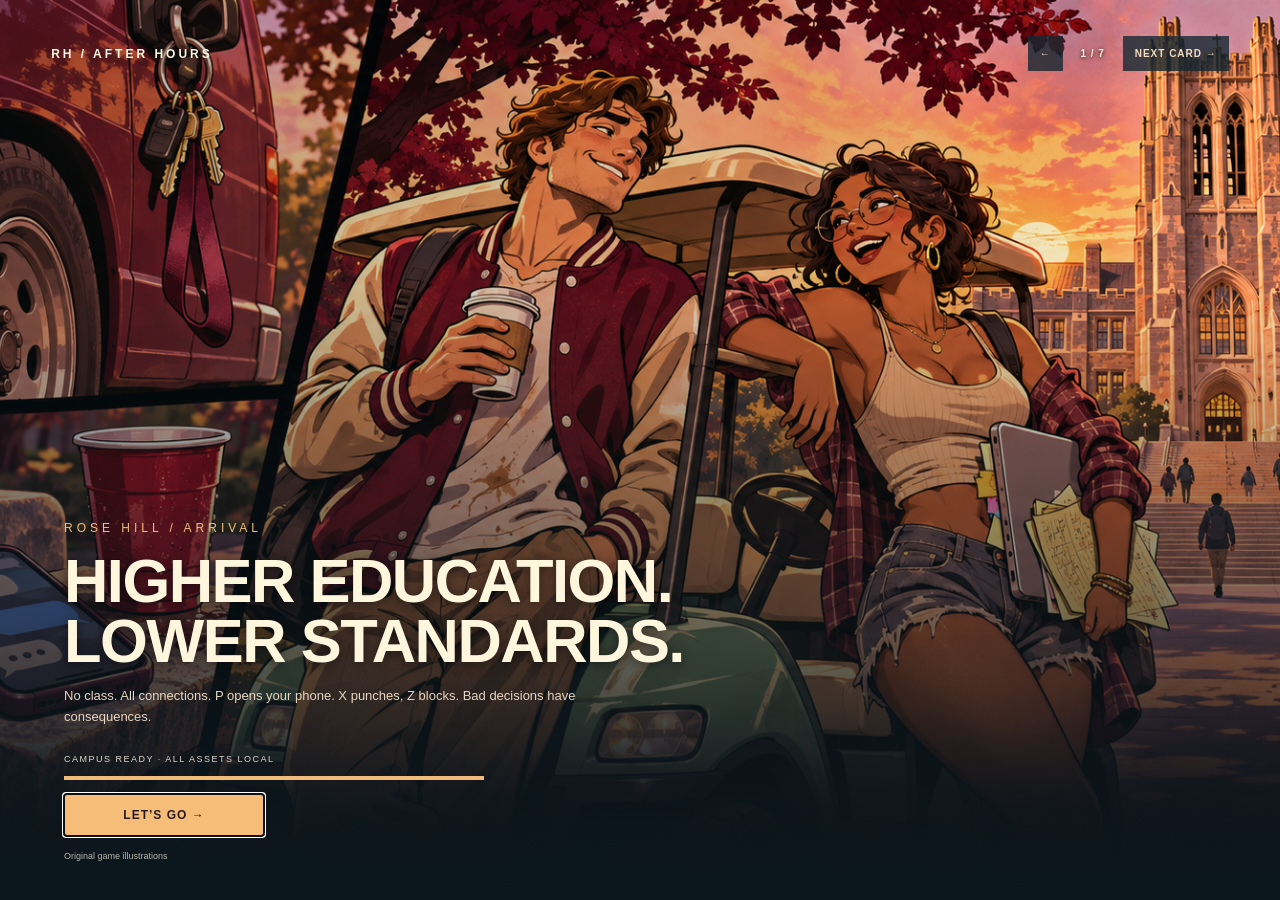
==== commit 0c47b93e: "Publish Grand Theft Tuition as an installable web app" ====
--- a/index.html
+++ b/index.html
@@ -1,6 +1,7 @@
 <!doctype html>
-<html lang="en"><head><meta charset="utf-8"><meta name="viewport" content="width=device-width,initial-scale=1"><title>Rose Hill: Bad Decisions</title><link rel="stylesheet" href="style.css?v=24.2"></head>
-<body><canvas id="game" aria-label="3D campus game"></canvas><div id="hud"><div class="brand">RH<span>AFTER HOURS / ROSE HILL / 24</span></div><div class="stats"><div>CHAOS<b id="score">0</b></div><div>TRUST<b id="timer">0</b></div><div>CAMPUS BUZZ<b id="best">0</b></div></div></div><div id="heatbox"><div id="wanted">☆☆☆☆☆</div><span id="status">KEEP IT QUESTIONABLE</span><div id="heat"><i></i></div></div><div id="dispatch" role="status"></div><nav id="hud-actions" aria-label="Campus menus"><button id="journal-toggle">CONTACTS & JOURNAL [B]</button><button id="activity-toggle">QUICK JOBS [J]</button><button id="wardrobe-toggle">PLAYER STYLE [U]</button><button id="social-toggle">INTERACTION WHEEL [TAB]</button><button id="help-toggle">CONTROLS [C]</button><button id="phone-toggle">RAMPULSE PHONE [P]</button></nav><aside id="help-panel" hidden><b>COMPUTER CONTROLS</b><p>WASD move · Mouse or arrows look<br>E talk / use · F enter / exit vehicle<br>X / click punch · Z / right mouse block<br>Q throws a cup · Space jumps / brakes<br>V switches third / first person<br>Scroll wheel zooms the follow camera<br>B contacts & journal · J quick jobs<br>Shift boosts the vehicle · M sound effects · N radio<br>U customize your player · Tab social wheel<br>G dance / stop · T greet · P phone</p><small>IN A VEHICLE: W/S gas & reverse, A/D steer. Space brakes.</small></aside><aside id="activity-card" hidden><div><b id="activity-title"></b><strong id="activity-time"></strong></div><p id="activity-progress"></p><small id="activity-detail"></small></aside><div id="boost-meter" hidden><span id="boost-label">SHIFT · BOOST</span><div><i id="boost-fill"></i></div></div><div id="job-stamp" hidden><b>JOB PASSED</b><span>ROSE HILL / AFTER HOURS</span></div><div id="crowd-reaction" role="status"></div><div id="district-banner" aria-live="polite" hidden><small>ROSE HILL / AFTER HOURS</small><b id="district-name"></b></div><div id="direction"></div><div id="waypoint"></div><div id="mission"></div><div id="vehicle"></div><div id="player-tag"></div><div id="crosshair">+</div><div id="cinematic-vignette"></div><div id="damage-flash"></div><aside id="combat-vitals" hidden><div class="vitals-label"><b id="health-value">100</b><span>HEALTH / COMPOSURE</span><strong id="life-cash">$60</strong></div><div class="vital-track"><i id="health-fill"></i></div><div class="vital-track stamina"><i id="stamina-fill"></i></div><small id="combat-hint">X PUNCH · Z BLOCK</small></aside><aside id="target-card" hidden><b id="target-name"></b><span id="target-state"></span><div><i id="target-fill"></i></div></aside><div id="combat-stamp" hidden><b>OUT OF ACTION</b><span>YOUR EGO WILL RECOVER. YOUR GROUP CHAT WILL NOT.</span></div><div id="phone-notice" role="status" hidden></div><div id="toast" role="status"></div><div id="prompt"></div><div id="bottom"><span>WASD MOVE · E INTERACT · F VEHICLE · J JOBS · P PHONE</span><span>FICTIONAL CAMPUS PARTY / EXTERIORS ONLY</span></div><canvas id="map" width="230" height="230" aria-label="Campus minimap"></canvas><div id="overlay"><section><div class="eyebrow">ROSE HILL / AFTER HOURS</div><h1>BAD<br><em>DECISIONS.</em></h1><p id="intro">No class. All connections. A very expensive education in bad decisions.</p><div class="rules"><p><b>01 / A CAMPUS SANDBOX</b> Roam Eddie’s, McShane, the gym and the new walk to Duane Library. Borrow the cart or take a rich kid’s supercar. Trade favors, get into dumb scuffles, and shake security. Your reputation has consequences. Your evening, your call.</p><p><b>02 / QUICK JOBS [J]</b> Run coffee, race the cart, take the supercar, or turn a disastrous alumni email into a show at Eddie’s. The gold dollar sign on Eddie’s starts Last Call.</p><p><b>03 / FRIENDS & CONSEQUENCES [B]</b> Jules needs a ride, Maya’s presentation is a mess and Dev’s Ram Van group is missing a friend. Elliot also needs a stolen startup deck. Buy it back, roast his rival, or settle it with your fists. Four optional stories, different consequences.</p></div><label class="mode-label" for="difficulty">DIFFICULTY</label><select id="difficulty"><option value="easy">Chill · easy driving & relaxed security</option><option value="standard">Original · tougher security</option></select><select id="mode" hidden><option value="freeroam">Open campus · no timer</option></select><div class="menu-actions"><button id="start">EXPLORE ROSE HILL ↗</button><button id="customize-start">CREATE YOUR CHARACTER</button><button id="art-gallery">LOADING ART GALLERY</button></div><small id="renderer-status">Loading 3D campus…</small><small>WASD to move · X/click punch · Z block · Q throw · P phone · F enter/exit vehicle · Space to jump/brake · B stories · J quick jobs · Shift vehicle boost · M sound effects · N radio · V camera · I/K look up/down · Esc pause<br>Original 3D landmark models; campus distances compressed for play. All characters are fictional adult students. Shuttle plans are fictional.</small></section></div><section id="phone-panel" hidden role="dialog" aria-modal="true" aria-labelledby="phone-heading"><header class="phone-top"><span id="phone-time">GOLDEN HOUR</span><button id="phone-close">CLOSE · P / ESC</button></header><div class="phone-brand"><small>ALL FICTION. ALL YOUR PROBLEMS.</small><h2 id="phone-heading">ram<span>pulse</span>.</h2><div><span>LIQUIDITY</span><b id="phone-balance">$60</b></div></div><div class="phone-apps"><button id="phone-story">HOSTILE TAKEOVER</button><button id="phone-coffee">COFFEE · $8</button></div><div class="phone-weather"><span>CAMPUS LIGHTING</span><button id="time-day">DAY</button><button id="time-sunset">SUNSET</button><button id="time-night">AFTER HOURS</button></div><h3>THE GROUP CHAT</h3><div id="phone-feed"></div><footer>Fictional campus feed. No real messages are sent. Cash resets with a new evening.</footer></section><section id="social-panel" hidden role="dialog" aria-modal="true" aria-labelledby="social-heading"><div class="social-header"><small>ROSE HILL / FREE ROAM</small><h2 id="social-heading">MAKE AN IMPRESSION.</h2><p>Pick a move. Nearby students react. Moving cancels your pose.</p></div><div class="social-actions"><button data-action="wave"><span>01 / FRIENDLY</span><b>WHAT’S UP?</b><small>Wave to someone nearby.</small></button><button data-action="roast"><span>02 / QUESTIONABLE</span><b>TALK SOME SHIT</b><small>Trade a roast. May draw security.</small></button><button data-action="dance"><span>03 / ZERO SHAME</span><b>START DANCING</b><small>Get nearby students moving.</small></button><button data-action="pose"><span>04 / PERSONAL BRAND</span><b>STRIKE A POSE</b><small>A very unnecessary selfie pose.</small></button></div><button id="social-close">BACK TO CAMPUS · TAB / ESC</button></section><section id="activity-panel" class="story-panel" hidden role="dialog" aria-modal="true" aria-labelledby="activity-heading"><h2 id="activity-heading">AFTER HOURS · QUICK JOBS</h2><p>Pick a short challenge, earn chaos and beat your best time. Story favors add extra time. Cancel at any time; free roam and stories stay available.</p><div id="activity-list"></div><button id="activity-close">Back to campus · J / Esc</button></section><section id="dialogue" class="story-panel" hidden role="dialog" aria-modal="true" aria-labelledby="dialogue-title"><h2 id="dialogue-title"></h2><p id="dialogue-text"></p><div id="dialogue-choices"></div><button id="dialogue-close">Leave conversation · Esc</button></section><section id="journal" class="story-panel" hidden role="dialog" aria-modal="true" aria-labelledby="journal-title"><h2 id="journal-title">Your campus evening</h2><p id="journal-stats"></p><div id="journal-list"></div><button id="journal-close">Back to roaming · B</button></section><section id="style-screen" hidden role="dialog" aria-modal="true" aria-labelledby="style-heading">
+<html lang="en"><head><meta charset="utf-8"><meta name="viewport" content="width=device-width,initial-scale=1,viewport-fit=cover"><meta name="theme-color" content="#161a22"><meta name="apple-mobile-web-app-title" content="Grand Theft Tuition"><title>Grand Theft Tuition</title>
+<link rel="manifest" href="manifest.webmanifest"><link rel="apple-touch-icon" href="assets/icons/tuition-180.png"><link rel="icon" href="assets/icons/tuition-192.png"><link rel="stylesheet" href="style.css?v=26.3"><link rel="stylesheet" href="touch.css?v=26.3"></head>
+<body><canvas id="game" aria-label="3D campus game"></canvas><div id="hud"><div class="brand">RH<span>GRAND THEFT TUITION / 26</span></div><div class="stats"><div>CHAOS<b id="score">0</b></div><div>TRUST<b id="timer">0</b></div><div>CAMPUS BUZZ<b id="best">0</b></div></div></div><div id="heatbox"><div id="wanted">☆☆☆☆☆</div><span id="status">KEEP IT QUESTIONABLE</span><div id="heat"><i></i></div></div><div id="dispatch" role="status"></div><nav id="hud-actions" aria-label="Campus menus"><button id="journal-toggle">CONTACTS & JOURNAL [B]</button><button id="activity-toggle">QUICK JOBS [J]</button><button id="wardrobe-toggle">PLAYER STYLE [U]</button><button id="social-toggle">INTERACTION WHEEL [TAB]</button><button id="help-toggle">CONTROLS [C]</button><button id="phone-toggle">RAMPULSE PHONE [P]</button></nav><aside id="help-panel" hidden><b>COMPUTER CONTROLS</b><p>WASD move · Mouse or arrows look<br>E talk / use · F enter / exit vehicle<br>X / click punch · Z / right mouse block<br>Q throws a cup · Space jumps / brakes<br>V switches third / first person<br>Scroll wheel zooms the follow camera<br>B contacts & journal · J quick jobs<br>Shift boosts the vehicle · M sound effects · N radio<br>U customize your player · Tab social wheel<br>G dance / stop · T greet · P phone</p><small>IN A VEHICLE: W/S gas & reverse, A/D steer. Space brakes.</small></aside><aside id="activity-card" hidden><div><b id="activity-title"></b><strong id="activity-time"></strong></div><p id="activity-progress"></p><small id="activity-detail"></small></aside><div id="boost-meter" hidden><span id="boost-label">SHIFT · BOOST</span><div><i id="boost-fill"></i></div></div><div id="job-stamp" hidden><b>JOB PASSED</b><span>ROSE HILL / AFTER HOURS</span></div><div id="crowd-reaction" role="status"></div><div id="district-banner" aria-live="polite" hidden><small>ROSE HILL / AFTER HOURS</small><b id="district-name"></b></div><div id="direction"></div><div id="waypoint"></div><div id="mission"></div><div id="vehicle"></div><div id="player-tag"></div><div id="crosshair">+</div><div id="cinematic-vignette"></div><div id="damage-flash"></div><aside id="combat-vitals" hidden><div class="vitals-label"><b id="health-value">100</b><span>HEALTH / COMPOSURE</span><strong id="life-cash">$60</strong></div><div class="vital-track"><i id="health-fill"></i></div><div class="vital-track stamina"><i id="stamina-fill"></i></div><small id="combat-hint">X PUNCH · Z BLOCK</small></aside><aside id="target-card" hidden><b id="target-name"></b><span id="target-state"></span><div><i id="target-fill"></i></div></aside><div id="combat-stamp" hidden><b>OUT OF ACTION</b><span>YOUR EGO WILL RECOVER. YOUR GROUP CHAT WILL NOT.</span></div><div id="phone-notice" role="status" hidden></div><div id="toast" role="status"></div><div id="prompt"></div><div id="bottom"><span>WASD MOVE · E INTERACT · F VEHICLE · J JOBS · P PHONE</span><span>FICTIONAL CAMPUS PARTY / EXTERIORS ONLY</span></div><canvas id="map" width="230" height="230" aria-label="Campus minimap"></canvas><div id="overlay"><section><div class="eyebrow">ROSE HILL / AFTER HOURS</div><h1>GRAND THEFT<br><em>TUITION.</em></h1><p id="intro">No class. All connections. A very expensive education in bad decisions.</p><div class="rules"><p><b>01 / A CAMPUS SANDBOX</b> Roam Eddie’s, McShane, the gym and the new walk to Duane Library. Borrow the cart or take a rich kid’s supercar. Trade favors, get into dumb scuffles, and shake security. Your reputation has consequences. Your evening, your call.</p><p><b>02 / QUICK JOBS [J]</b> Run coffee, race the cart, take the supercar, or turn a disastrous alumni email into a show at Eddie’s. The gold dollar sign on Eddie’s starts Last Call.</p><p><b>03 / FRIENDS & CONSEQUENCES [B]</b> Jules needs a ride, Maya’s presentation is a mess and Dev’s Ram Van group is missing a friend. Elliot also needs a stolen startup deck. Buy it back, roast his rival, or settle it with your fists. Four optional stories, different consequences.</p></div><label class="mode-label" for="difficulty">DIFFICULTY</label><select id="difficulty"><option value="easy">Chill · easy driving & relaxed security</option><option value="standard">Original · tougher security</option></select><select id="mode" hidden><option value="freeroam">Open campus · no timer</option></select><div class="menu-actions"><button id="start">EXPLORE ROSE HILL ↗</button><button id="customize-start">CREATE YOUR CHARACTER</button><button id="art-gallery">LOADING ART GALLERY</button><button id="touch-switch" type="button">USE TOUCH CONTROLS</button><button id="install-app" type="button" hidden>INSTALL APP</button><p id="install-instructions" hidden>In Safari, tap <strong>Share → Add to Home Screen</strong>. Turn on <strong>Open as Web App</strong> if offered, then tap <strong>Add</strong>.</p></div><small id="renderer-status">Loading 3D campus…</small><small id="keyboard-guide">WASD to move · X/click punch · Z block · Q throw · P phone · F enter/exit vehicle · Space to jump/brake · B stories · J quick jobs · Shift vehicle boost · M sound effects · N radio · V camera · I/K look up/down · Esc pause<br>Original 3D landmark models; campus distances compressed for play. All characters are fictional adult students. Shuttle plans are fictional.</small><small id="touch-guide" hidden>Left thumb moves. Drag the scene to look. Tap Use to interact and Vehicle to drive. In a vehicle, the stick steers and controls gas or reverse. Landscape gives you more room to play.</small></section></div><section id="phone-panel" hidden role="dialog" aria-modal="true" aria-labelledby="phone-heading"><header class="phone-top"><span id="phone-time">GOLDEN HOUR</span><button id="phone-close">CLOSE · P / ESC</button></header><div class="phone-brand"><small>ALL FICTION. ALL YOUR PROBLEMS.</small><h2 id="phone-heading">ram<span>pulse</span>.</h2><div><span>LIQUIDITY</span><b id="phone-balance">$60</b></div></div><div class="phone-apps"><button id="phone-story">HOSTILE TAKEOVER</button><button id="phone-coffee">COFFEE · $8</button></div><div class="phone-apps touch-audio"><button type="button" id="phone-radio">TOGGLE RADIO</button><button type="button" id="phone-effects">TOGGLE EFFECTS</button></div><div class="phone-weather"><span>CAMPUS LIGHTING</span><button id="time-day">DAY</button><button id="time-sunset">SUNSET</button><button id="time-night">AFTER HOURS</button></div><h3>THE GROUP CHAT</h3><div id="phone-feed"></div><footer>Fictional campus feed. No real messages are sent. Cash resets with a new evening.</footer></section><section id="social-panel" hidden role="dialog" aria-modal="true" aria-labelledby="social-heading"><div class="social-header"><small>ROSE HILL / FREE ROAM</small><h2 id="social-heading">MAKE AN IMPRESSION.</h2><p>Pick a move. Nearby students react. Moving cancels your pose.</p></div><div class="social-actions"><button data-action="wave"><span>01 / FRIENDLY</span><b>WHAT’S UP?</b><small>Wave to someone nearby.</small></button><button data-action="roast"><span>02 / QUESTIONABLE</span><b>TALK SOME SHIT</b><small>Trade a roast. May draw security.</small></button><button data-action="dance"><span>03 / ZERO SHAME</span><b>START DANCING</b><small>Get nearby students moving.</small></button><button data-action="pose"><span>04 / PERSONAL BRAND</span><b>STRIKE A POSE</b><small>A very unnecessary selfie pose.</small></button></div><button id="social-close">BACK TO CAMPUS · TAB / ESC</button></section><section id="activity-panel" class="story-panel" hidden role="dialog" aria-modal="true" aria-labelledby="activity-heading"><h2 id="activity-heading">AFTER HOURS · QUICK JOBS</h2><p>Pick a short challenge, earn chaos and beat your best time. Story favors add extra time. Cancel at any time; free roam and stories stay available.</p><div id="activity-list"></div><button id="activity-close">Back to campus · J / Esc</button></section><section id="dialogue" class="story-panel" hidden role="dialog" aria-modal="true" aria-labelledby="dialogue-title"><h2 id="dialogue-title"></h2><p id="dialogue-text"></p><div id="dialogue-choices"></div><button id="dialogue-close">Leave conversation · Esc</button></section><section id="journal" class="story-panel" hidden role="dialog" aria-modal="true" aria-labelledby="journal-title"><h2 id="journal-title">Your campus evening</h2><p id="journal-stats"></p><div id="journal-list"></div><button id="journal-close">Back to roaming · B</button></section><section id="style-screen" hidden role="dialog" aria-modal="true" aria-labelledby="style-heading">
  <div class="style-heading"><div><span class="eyebrow">ROSE HILL / CHARACTER CREATOR</span><h2 id="style-heading">WHO’S CAUSING<br><em>THE PROBLEM?</em></h2></div><button id="style-cancel">BACK / ESC</button></div>
  <div class="style-layout"><div class="style-stage"><span class="style-file">STUDENT FILE / <b id="style-number">01</b></span><canvas id="style-preview" aria-label="Live 3D character preview"></canvas><div class="turntable"><button id="style-left" aria-label="Rotate character left">↶</button><button id="style-zoom" type="button">FACE VIEW</button><button id="style-right" aria-label="Rotate character right">↷</button></div><div class="style-bio"><b id="style-persona"></b><p id="style-description"></p><small>Fictional adult students. Style choices are cosmetic.</small></div></div>
  <form id="style-form"><div id="style-presets" aria-label="Character presets"></div><label class="style-wide">NAME / CAMPUS ALIAS<input id="style-name" maxlength="18" autocomplete="off" spellcheck="false"></label><div class="style-fields"><label>CHARACTER<select id="style-gender" aria-label="Character"><option value="male">Male</option><option value="female">Female</option></select></label>
@@ -16,4 +17,22 @@
  </div><div class="style-save"><p id="style-status">Saved on this computer. Change your look any time with U.</p><button id="style-save" type="submit">SAVE MY LOOK →</button></div></form></div>
 </section>
 <section id="loading-screen" role="dialog" aria-modal="true" aria-labelledby="loading-title" data-card="0"><div class="loading-art" id="loading-art"></div><div class="loading-shade"></div><div class="loading-top"><span>RH / AFTER HOURS</span><div class="loading-navigation" aria-label="Loading artwork"><button id="loading-prev" aria-label="Previous card">←</button><span id="loading-count">1 / 7</span><button id="loading-next">NEXT CARD →</button></div></div><div class="loading-copy"><span class="eyebrow" id="loading-kicker">ROSE HILL / ARRIVAL</span><h2 id="loading-title">HIGHER EDUCATION.<br>LOWER STANDARDS.</h2><p id="loading-tip">A campus full of opportunities to make questionable decisions.</p><div class="loading-state"><span id="loading-stage" role="status">LOADING CAMPUS SCRIPTS…</span><progress id="loading-progress" max="100" value="8" aria-label="Campus loading progress"></progress></div><button id="loading-continue" disabled>BUILDING THE CAMPUS…</button><small>Original game illustrations</small></div></section>
-<script src="game.js?v=24.2"></script><script src="presentation.js?v=24.2"></script><script src="audio.js?v=24.2"></script><script src="activities.js?v=24.2"></script><script src="social.js?v=24.2"></script><script src="brawl.js"></script><script src="life.js?v=24.2"></script><script type="module" src="world3d.js?v=24.2"></script></body></html>
+<div id="touch-deck" hidden aria-label="Touch game controls">
+ <div class="touch-move">
+  <div id="touch-stick" role="img" aria-label="Movement joystick"><i id="touch-thumb"></i></div>
+  <span id="touch-stick-label">MOVE</span>
+ </div>
+ <div class="touch-actions">
+  <button type="button" data-touch-key="KeyV" aria-label="Switch camera">VIEW</button>
+  <button type="button" data-touch-key="KeyF" id="touch-vehicle">VEHICLE</button>
+  <button type="button" data-touch-key="KeyE" class="touch-use">USE</button>
+  <button type="button" data-touch-key="KeyQ" class="on-foot">THROW</button>
+  <button type="button" data-touch-key="KeyX" class="on-foot">PUNCH</button>
+  <button type="button" data-touch-key="KeyZ" data-hold class="on-foot">BLOCK</button>
+  <button type="button" data-touch-key="KeyH" class="in-vehicle">HORN</button>
+  <button type="button" data-touch-key="ShiftLeft" data-hold id="touch-sprint">SPRINT</button>
+  <button type="button" data-touch-key="Space" data-hold id="touch-space">JUMP</button>
+ </div>
+ <button id="touch-pause" type="button" aria-label="Pause game">Ⅱ</button>
+</div>
+<script src="game.js?v=26.3"></script><script src="presentation.js?v=26.3"></script><script src="audio.js?v=26.3"></script><script src="activities.js?v=26.3"></script><script src="social.js?v=26.3"></script><script src="brawl.js"></script><script src="life.js?v=26.3"></script><script src="touch.js?v=26.3"></script><script src="install.js?v=26.3"></script><script type="module" src="world3d.js?v=26.3"></script></body></html>
--- a/touch.css
+++ b/touch.css
@@ -0,0 +1,213 @@
+#touch-deck[hidden], #install-app[hidden], #touch-guide[hidden], #keyboard-guide[hidden] { display: none; }
+#overlay h1 { font-size: clamp(40px, 6vw, 86px); }
+#touch-switch, #install-app { font-size: 11px; }
+.touch-mode {
+ --touch-left: max(12px, env(safe-area-inset-left));
+ --touch-right: max(12px, env(safe-area-inset-right));
+ --touch-top: max(10px, env(safe-area-inset-top));
+ --touch-bottom: max(12px, env(safe-area-inset-bottom));
+ --stick-size: clamp(106px, 25vw, 135px);
+ overscroll-behavior: none;
+}
+.touch-mode #game, #touch-deck button, #touch-stick {
+ touch-action: none;
+ user-select: none;
+ -webkit-user-select: none;
+ -webkit-touch-callout: none;
+}
+.touch-mode #overlay {
+ padding: calc(var(--touch-top) + 16px) max(20px, var(--touch-right)) calc(var(--touch-bottom) + 12px) max(20px, var(--touch-left));
+}
+.touch-mode #overlay section { padding: 0; }
+.touch-mode #overlay .rules { display: none; }
+.touch-mode #overlay h1 { font-size: clamp(38px, 9vw, 68px); }
+.touch-mode #overlay button { min-height: 44px; }
+.touch-mode .loading-top { top: var(--touch-top); left: var(--touch-left); right: var(--touch-right); }
+.touch-mode .loading-copy { bottom: calc(var(--touch-bottom) + 12px); }
+.touch-mode .loading-navigation button, .touch-mode #loading-continue { min-height: 44px; }
+.touch-mode #hud {
+ inset: var(--touch-top) var(--touch-right) auto var(--touch-left);
+ z-index: 3;
+}
+.touch-mode #hud .brand { display: none; }
+.touch-mode #hud .stats {
+ width: auto;
+ margin-left: auto;
+ gap: 12px;
+ font-size: 8px;
+ letter-spacing: .05em;
+}
+.touch-mode #hud .stats b { font-size: 16px; line-height: 1.16; }
+.touch-mode #heatbox { top: var(--touch-top); left: var(--touch-left); width: 126px; }
+.touch-mode #wanted { font-size: 17px; letter-spacing: 2px; margin-bottom: 2px; }
+.touch-mode #status { font-size: 8px; }
+.touch-mode #heat { margin-top: 4px; }
+.touch-mode #player-tag, .touch-mode #mission, .touch-mode #bottom,
+.touch-mode #help-toggle, .touch-mode #combat-hint { display: none; }
+.touch-mode #hud-actions {
+ top: calc(var(--touch-top) + 47px);
+ left: var(--touch-left);
+ right: calc(var(--touch-right) + 42px);
+ max-width: none;
+ gap: 4px;
+ justify-content: flex-start;
+}
+.touch-mode #hud-actions button {
+ min-height: 40px;
+ padding: 4px 8px;
+ flex: 1;
+ font-size: 8px;
+ letter-spacing: .055em;
+}
+.touch-mode #direction { top: calc(var(--touch-top) + 96px); font-size: 9px; }
+.touch-mode #waypoint { top: calc(var(--touch-top) + 111px); font-size: 9px; letter-spacing: .055em; }
+.touch-mode #activity-card {
+ top: calc(var(--touch-top) + 132px);
+ left: var(--touch-left);
+ width: min(63vw, 245px);
+ max-width: none;
+ padding: 7px 9px;
+}
+.touch-mode #activity-card p, .touch-mode #activity-card small { margin: 3px 0; font-size: 9px; line-height: 1.25; }
+.touch-mode #activity-card b, .touch-mode #activity-time { font-size: 10px; }
+body.touch-mode #dispatch {
+ inset: calc(var(--touch-top) + 200px) var(--touch-right) auto var(--touch-left);
+ max-width: 265px;
+ padding: 7px 9px;
+ font-size: 10px;
+ line-height: 1.3;
+}
+.touch-mode #map {
+ width: 88px;
+ height: 88px;
+ right: var(--touch-right);
+ bottom: calc(var(--touch-bottom) + 149px);
+ border-radius: 8px;
+ pointer-events: none;
+}
+.touch-mode #combat-vitals {
+ bottom: calc(var(--touch-bottom) + 149px);
+ left: var(--touch-left);
+ width: 112px;
+ padding: 5px 6px;
+}
+.touch-mode .vitals-label span { display: none; }
+.touch-mode .vitals-label b, .touch-mode .vitals-label strong { font-size: 10px; }
+.touch-mode .vital-track { height: 3px; margin-top: 3px; }
+.touch-mode #district-banner { bottom: calc(var(--touch-bottom) + 210px); width: 90%; }
+.touch-mode #district-name { font-size: 17px; }
+.touch-mode #district-banner small { display: none; }
+.touch-mode #prompt {
+ bottom: calc(var(--touch-bottom) + 248px);
+ left: var(--touch-left);
+ width: calc(100% - var(--touch-left) - var(--touch-right));
+ font-size: 11px;
+ letter-spacing: .045em;
+ pointer-events: none;
+}
+.touch-mode #toast { top: 46%; font-size: 15px; }
+.touch-mode #target-card { top: 37%; width: 160px; }
+.touch-mode #vehicle { bottom: calc(var(--touch-bottom) + 144px); left: 0; width: 100%; text-align: center; font-size: 9px; }
+.touch-mode #boost-meter { bottom: calc(var(--touch-bottom) + 169px); left: 50%; transform: translateX(-50%); width: 96px; }
+.touch-mode #crowd-reaction, .touch-mode #phone-notice { bottom: calc(var(--touch-bottom) + 264px); }
+.touch-mode #phone-panel {
+ inset: calc(var(--touch-top) + 3px) var(--touch-right) calc(var(--touch-bottom) + 3px) auto;
+ width: min(405px, calc(100% - var(--touch-left) - var(--touch-right)));
+ overflow: auto;
+}
+.touch-mode .story-panel, .touch-mode #dialogue.professor-dialogue {
+ inset: auto var(--touch-right) var(--touch-bottom) var(--touch-left);
+ margin: 0 auto;
+ transform: none;
+ width: min(590px, calc(100% - var(--touch-left) - var(--touch-right)));
+ max-height: calc(100dvh - var(--touch-top) - var(--touch-bottom) - 14px);
+ padding: 14px;
+}
+.touch-mode #style-screen { padding: calc(var(--touch-top) + 8px) var(--touch-right) var(--touch-bottom) var(--touch-left); }
+.touch-mode :is(.story-panel, #style-screen, #phone-panel) button { min-height: 40px; }
+.touch-mode #style-name, .touch-mode #style-form select, .touch-mode #difficulty { font-size: 16px; }
+
+#touch-deck { position: fixed; inset: 0; z-index: 8; pointer-events: none; }
+#touch-deck button {
+ pointer-events: auto;
+ border: 1px solid #f5dfad73;
+ border-radius: 11px;
+ background: #141b26d9;
+ color: #fff1d6;
+ font-size: 9px;
+ letter-spacing: .045em;
+ min-width: 43px;
+ min-height: 43px;
+ padding: 3px;
+}
+#touch-deck button:active, #touch-deck button.touch-held { background: #a6773e; color: #fff9e7; }
+#touch-deck .touch-use { background: #9f6330e8; color: #fff9e7; }
+.touch-move { position: absolute; left: var(--touch-left); bottom: var(--touch-bottom); text-align: center; }
+.touch-move span { display: block; margin-top: 3px; font-size: 9px; letter-spacing: .16em; color: #fff0d0; text-shadow: 0 1px 4px #000; }
+#touch-stick {
+ position: relative;
+ width: var(--stick-size);
+ height: var(--stick-size);
+ border: 2px solid #ffe3ad78;
+ border-radius: 50%;
+ background: radial-gradient(circle, #111a2470 0 29%, #121a258f 30% 100%);
+ pointer-events: auto;
+}
+#touch-thumb {
+ position: absolute;
+ left: 50%; top: 50%;
+ width: 42%; height: 42%;
+ border-radius: 50%;
+ border: 2px solid #fff1cd9e;
+ background: #e0bc756b;
+ transform: translate(-50%, -50%);
+ pointer-events: none;
+}
+.touch-actions {
+ position: absolute;
+ right: var(--touch-right);
+ bottom: var(--touch-bottom);
+ display: grid;
+ grid-template-columns: repeat(3, minmax(43px, 1fr));
+ width: clamp(144px, 47vw, 198px);
+ gap: 5px;
+}
+.touch-actions .in-vehicle, .touch-driving .on-foot { display: none; }
+.touch-driving .in-vehicle { display: block; }
+#touch-pause {
+ position: absolute;
+ right: var(--touch-right);
+ top: calc(var(--touch-top) + 47px);
+ min-width: 38px !important;
+ min-height: 40px !important;
+ font-size: 16px !important;
+}
+
+@media (orientation: landscape) and (max-height: 570px) {
+ .touch-mode { --stick-size: 100px; }
+ .touch-mode #hud .stats { margin-right: 48px; }
+ .touch-mode #hud-actions { top: var(--touch-top); left: calc(var(--touch-left) + 135px); right: auto; width: min(38vw, 282px); }
+ .touch-mode #hud-actions button { padding: 4px 5px; }
+ #touch-pause { top: var(--touch-top); }
+ .touch-mode #direction { top: calc(var(--touch-top) + 46px); }
+ .touch-mode #waypoint { top: calc(var(--touch-top) + 60px); }
+ .touch-mode #activity-card { top: calc(var(--touch-top) + 78px); width: 146px; }
+ body.touch-mode #dispatch { top: calc(var(--touch-top) + 145px); right: auto; width: 146px; max-height: 66px; overflow: hidden; }
+ .touch-mode #map { width: 80px; height: 80px; bottom: calc(var(--touch-bottom) + 148px); }
+ .touch-mode #combat-vitals { left: calc(var(--touch-left) + 112px); bottom: var(--touch-bottom); }
+ .touch-mode #vehicle { bottom: calc(var(--touch-bottom) + 24px); }
+ .touch-mode #prompt { bottom: calc(var(--touch-bottom) + 70px); left: 25%; width: 49%; }
+ .touch-mode #district-banner { bottom: calc(var(--touch-bottom) + 98px); }
+ .touch-mode #boost-meter { bottom: calc(var(--touch-bottom) + 44px); }
+ .touch-mode #crowd-reaction, .touch-mode #phone-notice { bottom: calc(var(--touch-bottom) + 109px); }
+ .touch-mode .loading-copy h2 { font-size: clamp(25px, 6vw, 46px); }
+ .touch-mode .loading-copy p { margin: 7px 0; }
+ .touch-mode #overlay h1 { font-size: clamp(33px, 7vw, 53px); }
+ .touch-mode #overlay #renderer-status, .touch-mode #overlay #touch-guide { margin-top: 5px; }
+}
+
+.phone-apps.touch-audio { display: none; }
+.touch-mode .phone-apps.touch-audio { display: grid; }
+.native-privacy { align-self: center; color: #f0d6a5; padding: 8px; font-size: 12px; }
+
+#install-instructions { flex-basis: 100%; font-size: 13px; line-height: 1.55; margin: 4px 0; color: #f6e3c4; }
